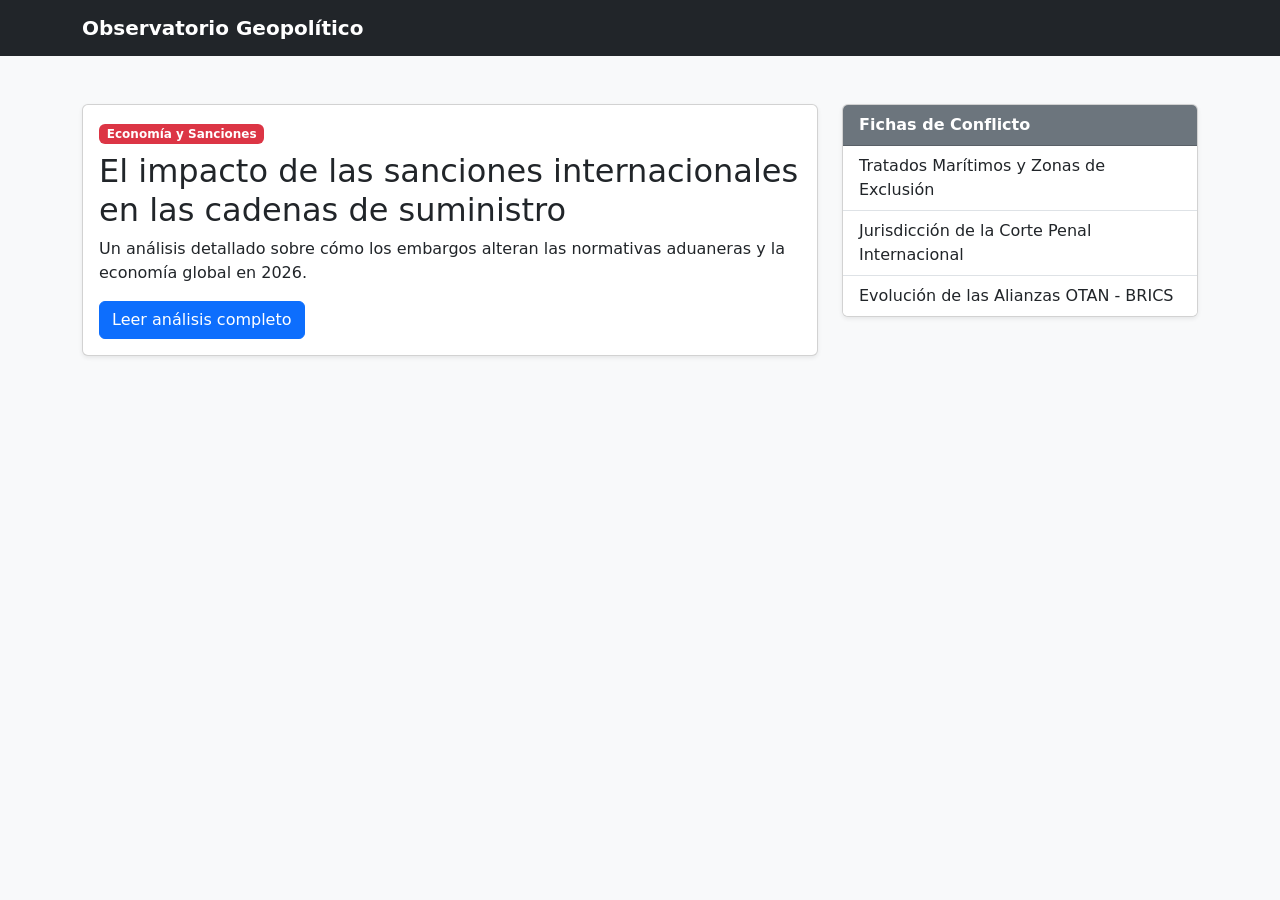
==== index.html @ cc793969 "Agregada plantilla Bootstrap" ====
<!DOCTYPE html>
<html lang="es">
<head>
    <meta charset="UTF-8">
    <meta name="viewport" content="width=device-width, initial-scale=1.0">
    <title>Observatorio Geopolítico</title>
    <!-- Este es el enlace mágico que descarga Bootstrap automáticamente -->
    <link href="https://cdn.jsdelivr.net/npm/bootstrap@5.3.3/dist/css/bootstrap.min.css" rel="stylesheet">
</head>
<body class="bg-light">

    <!-- Menú de navegación oscuro -->
    <nav class="navbar navbar-expand-lg navbar-dark bg-dark">
        <div class="container">
            <a class="navbar-brand fw-bold" href="#">Observatorio Geopolítico</a>
        </div>
    </nav>

    <!-- Contenedor principal de noticias -->
    <div class="container mt-5">
        <div class="row">
            
            <!-- Columna principal (Análisis destacado) -->
            <div class="col-md-8">
                <div class="card mb-4 shadow-sm">
                    <div class="card-body">
                        <span class="badge bg-danger mb-2">Economía y Sanciones</span>
                        <h2 class="card-title">El impacto de las sanciones internacionales en las cadenas de suministro</h2>
                        <p class="card-text">Un análisis detallado sobre cómo los embargos alteran las normativas aduaneras y la economía global en 2026.</p>
                        <a href="articulo-ejemplo.html" class="btn btn-primary">Leer análisis completo</a>
                    </div>
                </div>
            </div>

            <!-- Columna lateral (Noticias breves o perfiles) -->
            <div class="col-md-4">
                <div class="card mb-4 shadow-sm">
                    <div class="card-header bg-secondary text-white fw-bold">
                        Fichas de Conflicto
                    </div>
                    <ul class="list-group list-group-flush">
                        <li class="list-group-item">Tratados Marítimos y Zonas de Exclusión</li>
                        <li class="list-group-item">Jurisdicción de la Corte Penal Internacional</li>
                        <li class="list-group-item">Evolución de las Alianzas OTAN - BRICS</li>
                    </ul>
                </div>
            </div>

        </div>
    </div>

</body>
</html>
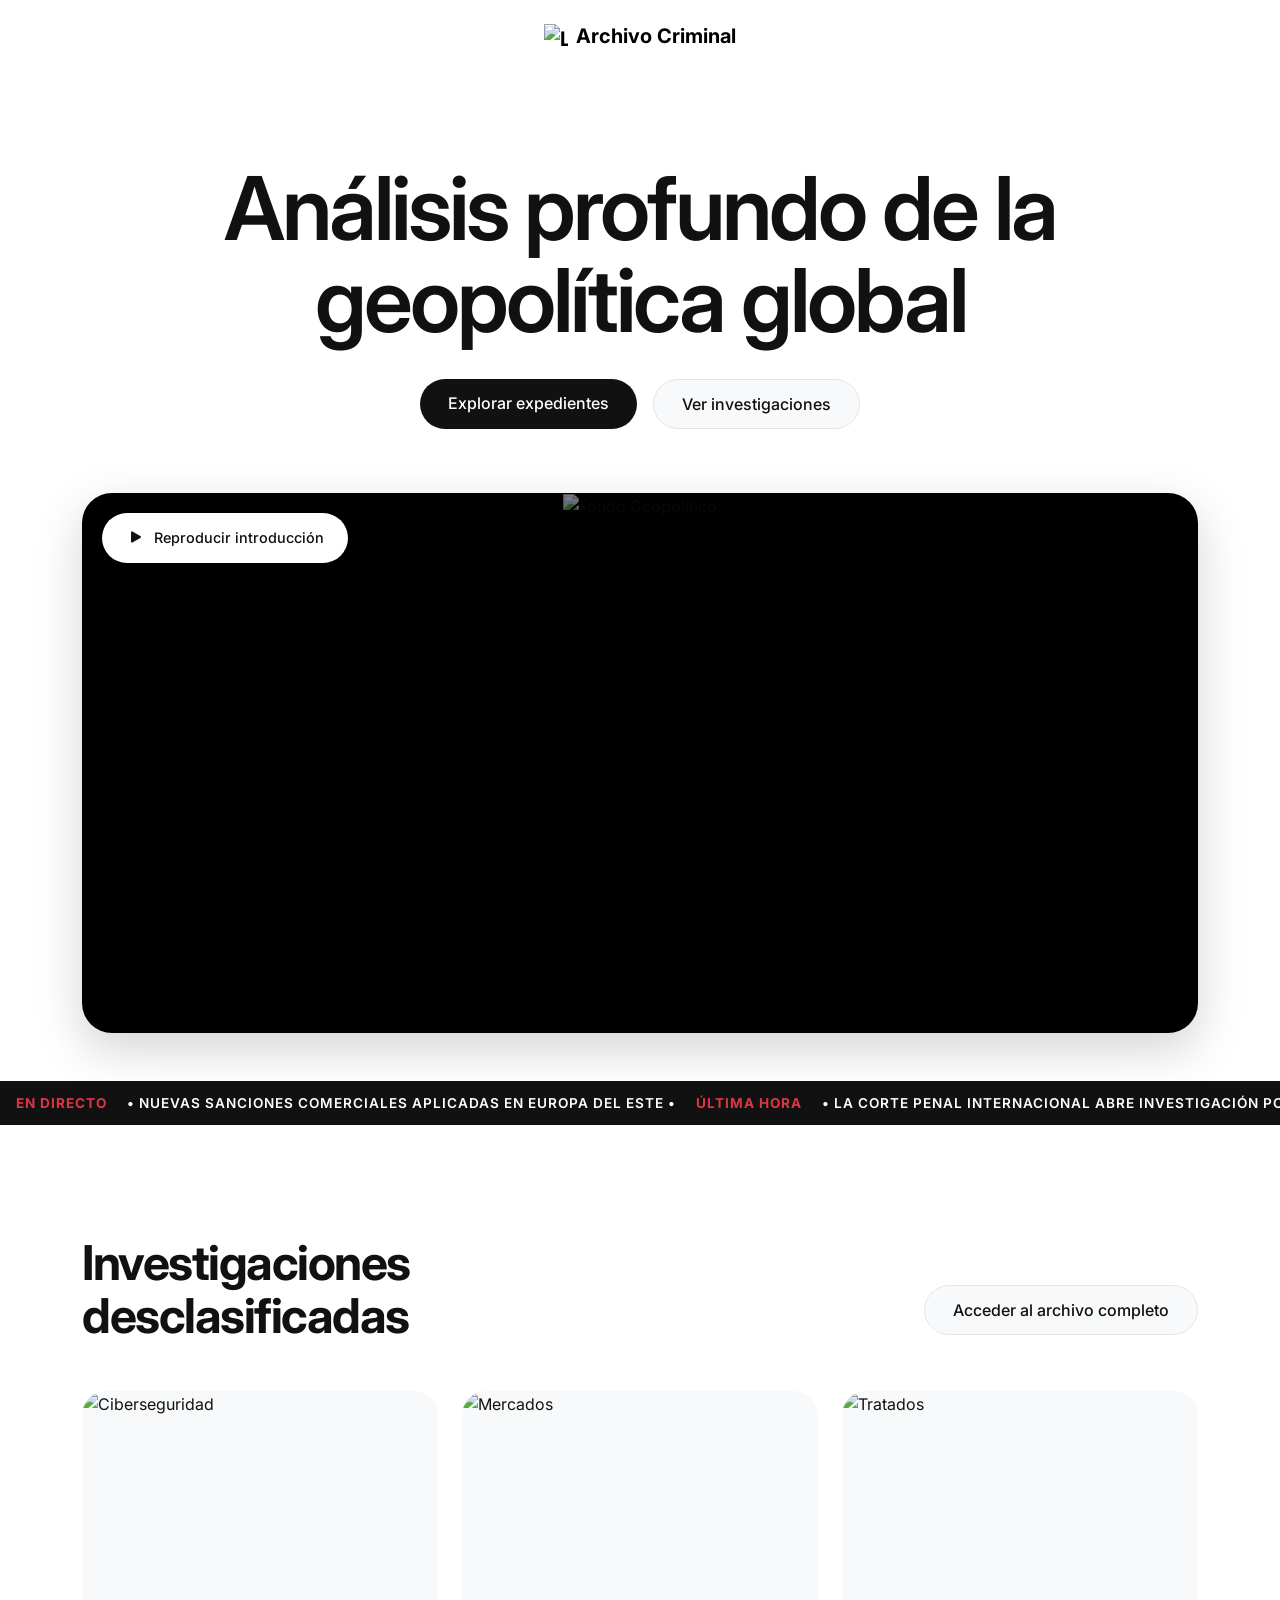
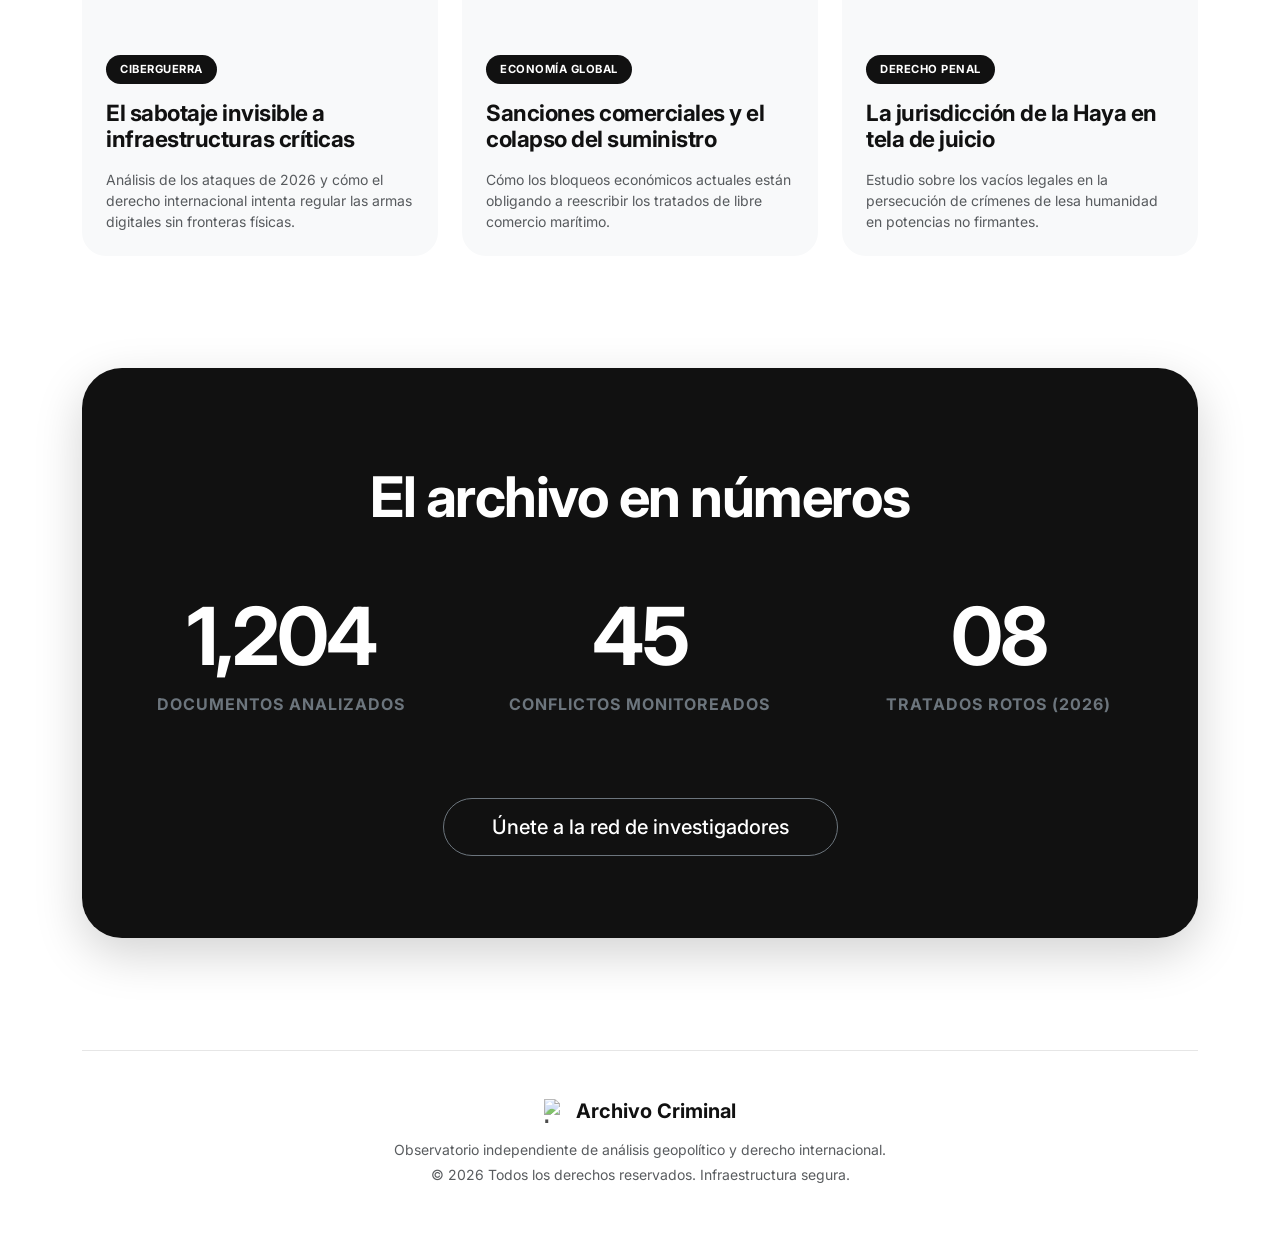
==== commit b458e256: "Actualizacion de diseño" ====
--- a/index.html
+++ b/index.html
@@ -3,51 +3,324 @@
 <head>
     <meta charset="UTF-8">
     <meta name="viewport" content="width=device-width, initial-scale=1.0">
-    <title>Observatorio Geopolítico</title>
-    <!-- Este es el enlace mágico que descarga Bootstrap automáticamente -->
+    <title>Archivo Criminal | Landing Moderna</title>
+    
+    <!-- Favicon -->
+    <link rel="icon" href="https://cdn-icons-png.flaticon.com/512/190/190411.png" type="image/png">
+
+    <!-- Bootstrap 5 CSS -->
     <link href="https://cdn.jsdelivr.net/npm/bootstrap@5.3.3/dist/css/bootstrap.min.css" rel="stylesheet">
+    <!-- Bootstrap Icons -->
+    <link rel="stylesheet" href="https://cdn.jsdelivr.net/npm/bootstrap-icons@1.11.3/font/bootstrap-icons.min.css">
+    
+    <!-- Fuente Inter de Google (La clave de este diseño) -->
+    <link rel="preconnect" href="https://fonts.googleapis.com">
+    <link rel="preconnect" href="https://fonts.gstatic.com" crossorigin>
+    <link href="https://fonts.googleapis.com/css2?family=Inter:wght@400;500;600;700&display=swap" rel="stylesheet">
+
+    <style>
+        /* Aplicamos la fuente moderna a toda la página */
+        body {
+            font-family: 'Inter', sans-serif;
+            background-color: #ffffff; /* Fondo blanco puro como en la imagen */
+            color: #111111;
+        }
+
+        /* Estilos para el texto gigante del centro */
+        .hero-title {
+            font-size: 5.5rem; /* Tamaño enorme */
+            font-weight: 600; /* Seminegrita */
+            line-height: 1.05; /* Letras muy juntas hacia abajo */
+            letter-spacing: -3px; /* Letras muy juntas hacia los lados */
+            margin-bottom: 2rem;
+        }
+
+        /* En celulares el texto debe ser un poco más pequeño */
+        @media (max-width: 768px) {
+            .hero-title {
+                font-size: 3.5rem;
+                letter-spacing: -1.5px;
+            }
+        }
+
+        /* Botones estilo pastilla (Pill) idénticos a la imagen */
+        .btn-custom-dark {
+            background-color: #111111;
+            color: #ffffff;
+            border-radius: 50px; /* Hace el botón redondo en las esquinas */
+            padding: 12px 28px;
+            font-weight: 500;
+            border: none;
+            transition: all 0.2s;
+        }
+        .btn-custom-dark:hover {
+            background-color: #333333;
+            color: #ffffff;
+        }
+
+        .btn-custom-light {
+            background-color: #f8f9fa;
+            color: #111111;
+            border-radius: 50px;
+            padding: 12px 28px;
+            font-weight: 500;
+            border: 1px solid #e5e5e5;
+            transition: all 0.2s;
+        }
+        .btn-custom-light:hover {
+            background-color: #e5e5e5;
+        }
+
+        /* Contenedor del video/imagen inferior */
+        .media-container {
+            background-color: #000000;
+            border-radius: 30px; /* Bordes muy redondeados */
+            height: 60vh; /* Ocupa el 60% del alto de la pantalla */
+            width: 100%;
+            position: relative;
+            overflow: hidden;
+            margin-top: 4rem;
+        }
+
+        /* Botón flotante dentro del video */
+        .btn-floating-video {
+            position: absolute;
+            top: 20px;
+            left: 20px;
+            background-color: #ffffff;
+            color: #111111;
+            border-radius: 50px;
+            padding: 10px 24px;
+            font-weight: 500;
+            font-size: 0.9rem;
+            border: none;
+            box-shadow: 0 4px 12px rgba(0,0,0,0.1);
+        }
+
+        /* --- NUEVOS ESTILOS PARA LAS SECCIONES EXTENSAS --- */
+        /* Animación de la barra de noticias */
+        .scrolling-ticker {
+            background: #111111;
+            color: #ffffff;
+            padding: 12px 0;
+            overflow: hidden;
+            white-space: nowrap;
+            font-size: 0.85rem;
+            font-weight: 600;
+            letter-spacing: 1px;
+            text-transform: uppercase;
+        }
+        .ticker-content {
+            display: inline-block;
+            animation: ticker 30s linear infinite;
+        }
+        @keyframes ticker {
+            0% { transform: translateX(100vw); }
+            100% { transform: translateX(-100%); }
+        }
+        
+        /* Títulos de sección con ímpetu */
+        .section-title {
+            font-size: 3rem;
+            font-weight: 700;
+            letter-spacing: -1.5px;
+            margin-bottom: 2rem;
+            line-height: 1.1;
+        }
+        
+        /* Tarjetas de artículos flotantes */
+        .article-card {
+            border: none;
+            border-radius: 24px;
+            background: #f8f9fa;
+            transition: all 0.4s cubic-bezier(0.16, 1, 0.3, 1);
+            overflow: hidden;
+            cursor: pointer;
+        }
+        .article-card:hover {
+            transform: translateY(-8px);
+            background: #ffffff;
+            box-shadow: 0 20px 40px rgba(0,0,0,0.08);
+        }
+        .article-img-wrapper {
+            height: 240px;
+            overflow: hidden;
+            border-radius: 24px 24px 0 0;
+        }
+        .article-img-wrapper img {
+            width: 100%;
+            height: 100%;
+            object-fit: cover;
+            transition: transform 0.6s ease;
+        }
+        .article-card:hover .article-img-wrapper img {
+            transform: scale(1.05); /* Zoom suave al pasar el ratón */
+        }
+        .tag {
+            background: #111111;
+            color: #ffffff;
+            font-size: 0.7rem;
+            font-weight: 700;
+            padding: 6px 14px;
+            border-radius: 50px;
+            text-transform: uppercase;
+            letter-spacing: 0.5px;
+        }
+        
+        /* Sección oscura de impacto numérico */
+        .stats-section {
+            background-color: #111111;
+            color: #ffffff;
+            border-radius: 40px;
+            padding: 6rem 2rem;
+            margin-top: 6rem;
+        }
+        .stat-number {
+            font-size: 5rem;
+            font-weight: 700;
+            letter-spacing: -3px;
+            color: #ffffff;
+            line-height: 1;
+        }
+    </style>
 </head>
-<body class="bg-light">
-
-    <!-- Menú de navegación oscuro -->
-    <nav class="navbar navbar-expand-lg navbar-dark bg-dark">
-        <div class="container">
-            <a class="navbar-brand fw-bold" href="#">Observatorio Geopolítico</a>
+<body>
+
+    <nav class="navbar navbar-light bg-white py-3">
+        <div class="container d-flex justify-content-center">
+            <!-- Logo y nombre centrados -->
+            <a class="navbar-brand fw-bold d-flex align-items-center m-0" href="#">
+                <img src="https://cdn-icons-png.flaticon.com/512/190/190411.png" alt="Logo" width="24" height="24" class="me-2">
+                Archivo Criminal
+            </a>
         </div>
     </nav>
 
-    <!-- Contenedor principal de noticias -->
-    <div class="container mt-5">
-        <div class="row">
+    <main class="container text-center" style="margin-top: 10vh;">
+        <!-- Texto Gigante -->
+        <h1 class="hero-title">
+            Análisis profundo de la<br>geopolítica global
+        </h1>
+        
+        <!-- Botones centrales -->
+        <div class="d-flex justify-content-center gap-3">
+            <a href="#" class="btn-custom-dark text-decoration-none">Explorar expedientes</a>
+            <a href="#" class="btn-custom-light text-decoration-none">Ver investigaciones</a>
+        </div>
+
+        <div class="media-container shadow-lg">
+            <!-- Imagen de fondo tipo constelación/mapa (puedes cambiarla luego) -->
+            <img src="https://images.unsplash.com/photo-1451187580459-43490279c0fa?q=80&w=2072&h=1000&fit=crop" class="w-100 h-100 object-fit-cover opacity-50" alt="Fondo Geopolítico">
             
-            <!-- Columna principal (Análisis destacado) -->
-            <div class="col-md-8">
-                <div class="card mb-4 shadow-sm">
-                    <div class="card-body">
-                        <span class="badge bg-danger mb-2">Economía y Sanciones</span>
-                        <h2 class="card-title">El impacto de las sanciones internacionales en las cadenas de suministro</h2>
-                        <p class="card-text">Un análisis detallado sobre cómo los embargos alteran las normativas aduaneras y la economía global en 2026.</p>
-                        <a href="articulo-ejemplo.html" class="btn btn-primary">Leer análisis completo</a>
-                    </div>
-                </div>
-            </div>
-
-            <!-- Columna lateral (Noticias breves o perfiles) -->
+            <!-- Botón flotante -->
+            <button class="btn-floating-video d-flex align-items-center">
+                <i class="bi bi-play-fill me-2 fs-5"></i> Reproducir introducción
+            </button>
+        </div>
+    </main>
+
+    <!-- 1. BARRA DE NOTICIAS EN MOVIMIENTO (TICKER) -->
+    <!-- Agrega movimiento instantáneo a la página sin necesidad de programar animaciones complejas en JS -->
+    <div class="scrolling-ticker mt-5">
+        <div class="ticker-content">
+            <span class="text-danger fw-bold mx-3">EN DIRECTO</span> • NUEVAS SANCIONES COMERCIALES APLICADAS EN EUROPA DEL ESTE • 
+            <span class="text-danger fw-bold mx-3">ÚLTIMA HORA</span> • LA CORTE PENAL INTERNACIONAL ABRE INVESTIGACIÓN POR CRÍMENES CIBERNÉTICOS • 
+            <span class="text-danger fw-bold mx-3">ALERTA ESTRATÉGICA</span> • DESPLIEGUE NAVAL EN EL MAR DEL SUR DE CHINA ALTERA RUTAS ADUANERAS • 
+            <span class="text-danger fw-bold mx-3">REPORTE CLASIFICADO</span> • FALLO EN LA INFRAESTRUCTURA ENERGÉTICA GLOBAL •
+        </div>
+    </div>
+
+    <!-- 2. SECCIÓN DE INVESTIGACIONES PROFUNDAS -->
+    <section class="container" style="margin-top: 7rem; margin-bottom: 7rem;">
+        <div class="d-flex flex-column flex-md-row justify-content-between align-items-md-end mb-5">
+            <h2 class="section-title mb-3 mb-md-0">Investigaciones<br>desclasificadas</h2>
+            <a href="#" class="btn-custom-light text-decoration-none mb-2">Acceder al archivo completo</a>
+        </div>
+        
+        <div class="row g-4">
+            <!-- Tarjeta de Artículo 1 -->
             <div class="col-md-4">
-                <div class="card mb-4 shadow-sm">
-                    <div class="card-header bg-secondary text-white fw-bold">
-                        Fichas de Conflicto
-                    </div>
-                    <ul class="list-group list-group-flush">
-                        <li class="list-group-item">Tratados Marítimos y Zonas de Exclusión</li>
-                        <li class="list-group-item">Jurisdicción de la Corte Penal Internacional</li>
-                        <li class="list-group-item">Evolución de las Alianzas OTAN - BRICS</li>
-                    </ul>
-                </div>
-            </div>
-
-        </div>
-    </div>
-
+                <div class="article-card h-100">
+                    <div class="article-img-wrapper">
+                        <!-- Imagen satelital / ciberguerra -->
+                        <img src="https://images.unsplash.com/photo-1526304640581-d334cdbbf45e?q=80&w=800&h=600&fit=crop" alt="Ciberseguridad">
+                    </div>
+                    <div class="p-4">
+                        <span class="tag mb-3 d-inline-block">Ciberguerra</span>
+                        <h4 class="fw-bold mb-3" style="letter-spacing: -0.5px; font-size: 1.4rem;">El sabotaje invisible a infraestructuras críticas</h4>
+                        <p class="text-muted small mb-0">Análisis de los ataques de 2026 y cómo el derecho internacional intenta regular las armas digitales sin fronteras físicas.</p>
+                    </div>
+                </div>
+            </div>
+            
+            <!-- Tarjeta de Artículo 2 -->
+            <div class="col-md-4">
+                <div class="article-card h-100">
+                    <div class="article-img-wrapper">
+                        <!-- Imagen de puertos / comercio -->
+                        <img src="https://images.unsplash.com/photo-1494412574643-ff11b0a5c1c3?q=80&w=800&h=600&fit=crop" alt="Mercados">
+                    </div>
+                    <div class="p-4">
+                        <span class="tag mb-3 d-inline-block">Economía Global</span>
+                        <h4 class="fw-bold mb-3" style="letter-spacing: -0.5px; font-size: 1.4rem;">Sanciones comerciales y el colapso del suministro</h4>
+                        <p class="text-muted small mb-0">Cómo los bloqueos económicos actuales están obligando a reescribir los tratados de libre comercio marítimo.</p>
+                    </div>
+                </div>
+            </div>
+
+            <!-- Tarjeta de Artículo 3 -->
+            <div class="col-md-4">
+                <div class="article-card h-100">
+                    <div class="article-img-wrapper">
+                        <!-- Imagen de cumbres / leyes -->
+                        <img src="https://images.unsplash.com/photo-1589829085413-56de8ae18c73?q=80&w=800&h=600&fit=crop" alt="Tratados">
+                    </div>
+                    <div class="p-4">
+                        <span class="tag mb-3 d-inline-block">Derecho Penal</span>
+                        <h4 class="fw-bold mb-3" style="letter-spacing: -0.5px; font-size: 1.4rem;">La jurisdicción de la Haya en tela de juicio</h4>
+                        <p class="text-muted small mb-0">Estudio sobre los vacíos legales en la persecución de crímenes de lesa humanidad en potencias no firmantes.</p>
+                    </div>
+                </div>
+            </div>
+        </div>
+    </section>
+
+    <!-- 3. SECCIÓN DE IMPACTO / DATOS -->
+    <section class="container">
+        <div class="stats-section text-center shadow-lg">
+            <h2 class="fw-bold mb-5 pb-3" style="letter-spacing: -1.5px; font-size: 3.5rem;">El archivo en números</h2>
+            <div class="row g-4">
+                <div class="col-md-4">
+                    <div class="stat-number">1,204</div>
+                    <div class="text-secondary fw-bold text-uppercase mt-3" style="letter-spacing: 1px;">Documentos Analizados</div>
+                </div>
+                <div class="col-md-4">
+                    <div class="stat-number">45</div>
+                    <div class="text-secondary fw-bold text-uppercase mt-3" style="letter-spacing: 1px;">Conflictos Monitoreados</div>
+                </div>
+                <div class="col-md-4">
+                    <div class="stat-number">08</div>
+                    <div class="text-secondary fw-bold text-uppercase mt-3" style="letter-spacing: 1px;">Tratados Rotos (2026)</div>
+                </div>
+            </div>
+            <div class="mt-5 pt-5">
+                <a href="#" class="btn-custom-dark border border-secondary text-decoration-none px-5 py-3 fs-5">Únete a la red de investigadores</a>
+            </div>
+        </div>
+    </section>
+
+    <!-- 4. FOOTER MODERNO -->
+    <footer class="container text-center py-5 mt-5">
+        <hr class="mb-5" style="opacity: 0.1;">
+        <h5 class="fw-bold mb-3 d-flex justify-content-center align-items-center">
+            <img src="https://cdn-icons-png.flaticon.com/512/190/190411.png" alt="Logo" width="24" height="24" class="me-2 opacity-75">
+            Archivo Criminal
+        </h5>
+        <p class="text-muted small mb-0">Observatorio independiente de análisis geopolítico y derecho internacional.</p>
+        <p class="text-muted small mt-1">© 2026 Todos los derechos reservados. Infraestructura segura.</p>
+    </footer>
+
+    <!-- Script de Bootstrap -->
+    <script src="https://cdn.jsdelivr.net/npm/bootstrap@5.3.3/dist/js/bootstrap.bundle.min.js"></script>
 </body>
 </html>
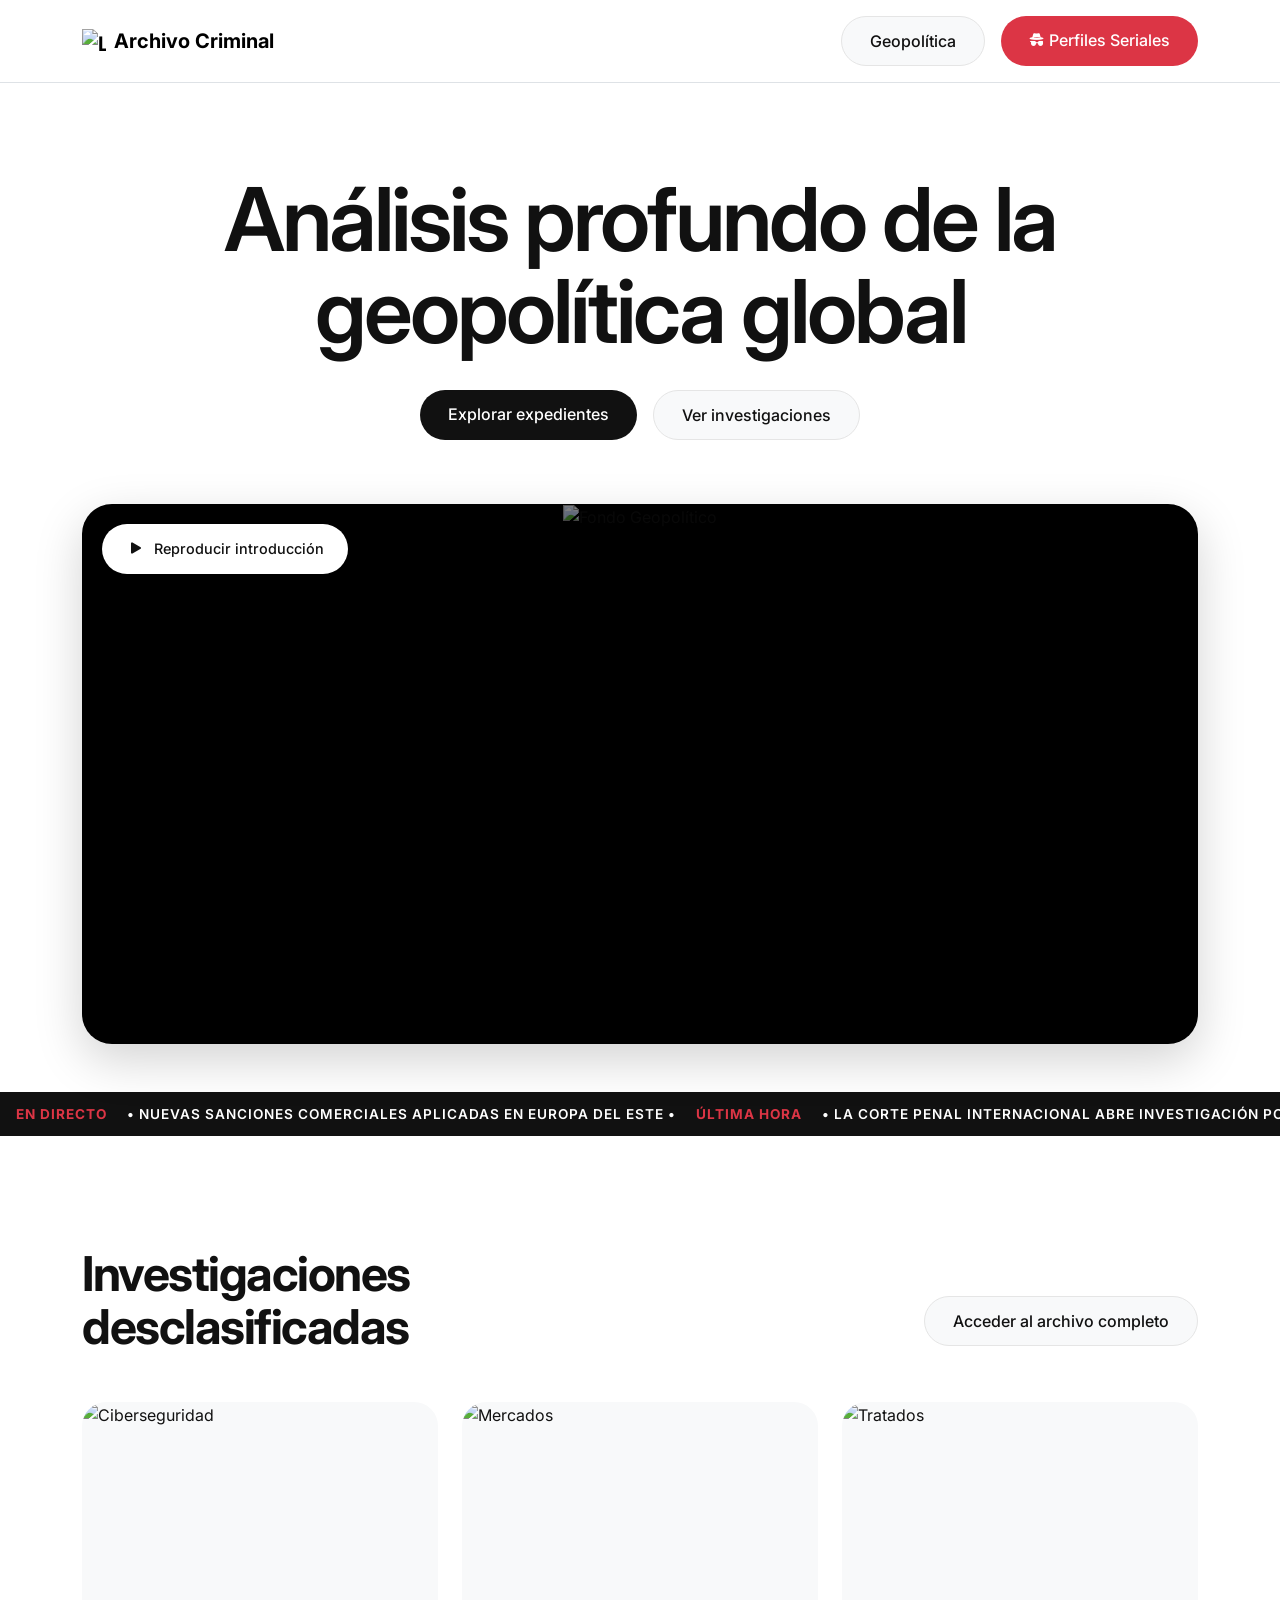
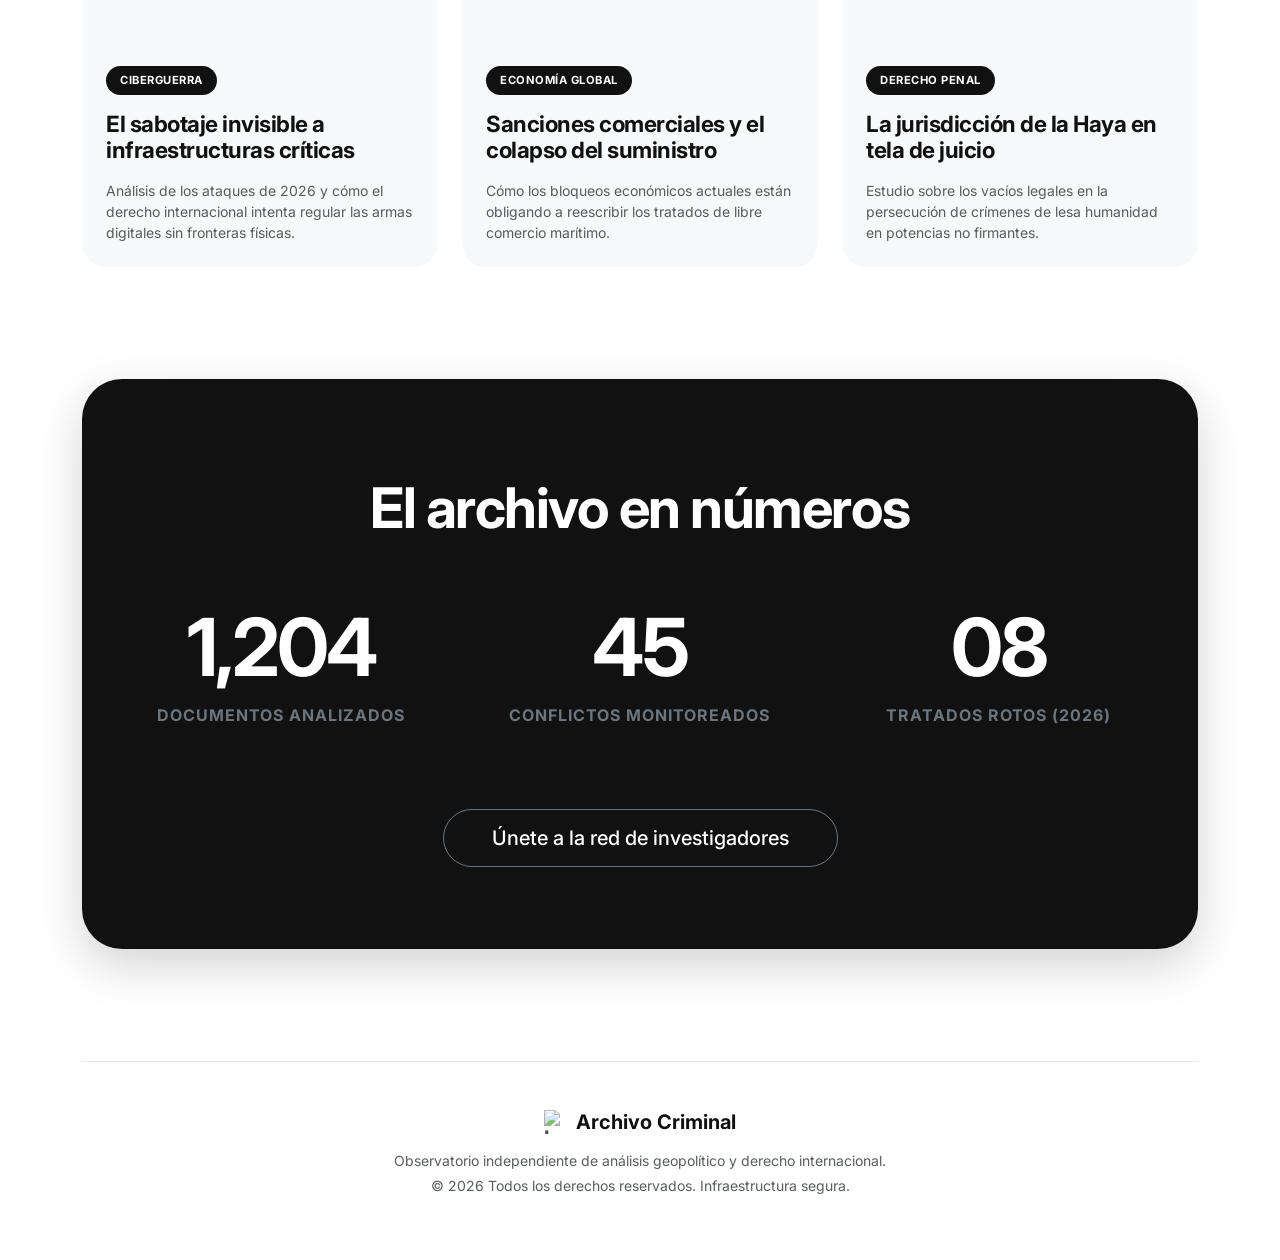
==== commit a8988cc7: "s" ====
--- a/index.html
+++ b/index.html
@@ -5,6 +5,13 @@
     <meta name="viewport" content="width=device-width, initial-scale=1.0">
     <title>Archivo Criminal | Landing Moderna</title>
     
+    <!-- ETIQUETAS PARA GOOGLE (SEO) -->
+    <title>Archivo Criminal | Expedientes, Asesinos Seriales y Geopolítica</title>
+    <meta name="description" content="Base de datos y análisis profundo de criminología, perfiles de asesinos seriales (como los Maníacos de la Academia) y conflictos geopolíticos. Archivos desclasificados 2026.">
+    <meta name="keywords" content="asesinos seriales, criminologia, geopolitica, maniacos de la academia, perfiles criminales, derecho penal, irkutsk">
+    <meta name="author" content="Observatorio Archivo Criminal">
+    <meta name="robots" content="index, follow"> <!-- Le dice a Google que sí debe rastrear esta página -->
+
     <!-- Favicon -->
     <link rel="icon" href="https://cdn-icons-png.flaticon.com/512/190/190411.png" type="image/png">
 
@@ -186,13 +193,29 @@
 </head>
 <body>
 
-    <nav class="navbar navbar-light bg-white py-3">
-        <div class="container d-flex justify-content-center">
-            <!-- Logo y nombre centrados -->
-            <a class="navbar-brand fw-bold d-flex align-items-center m-0" href="#">
+    <nav class="navbar navbar-expand-lg navbar-light bg-white py-3 border-bottom">
+        <div class="container">
+            <!-- Logo -->
+            <a class="navbar-brand fw-bold d-flex align-items-center m-0" href="index.html">
                 <img src="https://cdn-icons-png.flaticon.com/512/190/190411.png" alt="Logo" width="24" height="24" class="me-2">
                 Archivo Criminal
             </a>
+            
+            <!-- Botón de menú para celulares -->
+            <button class="navbar-toggler" type="button" data-bs-toggle="collapse" data-bs-target="#menuPrincipal">
+                <span class="navbar-toggler-icon"></span>
+            </button>
+            
+            <!-- Enlaces del menú -->
+            <div class="collapse navbar-collapse justify-content-end" id="menuPrincipal">
+                <div class="d-flex flex-column flex-lg-row gap-3 mt-3 mt-lg-0">
+                    <a href="index.html" class="btn-custom-light text-decoration-none text-center">Geopolítica</a>
+                    <!-- ESTE ES EL ENLACE A TU NUEVA PÁGINA -->
+                    <a href="asesinos-seriales.html" class="btn-custom-dark text-decoration-none text-center" style="background-color: #dc3545;">
+                        <i class="bi bi-incognito"></i> Perfiles Seriales
+                    </a>
+                </div>
+            </div>
         </div>
     </nav>
 
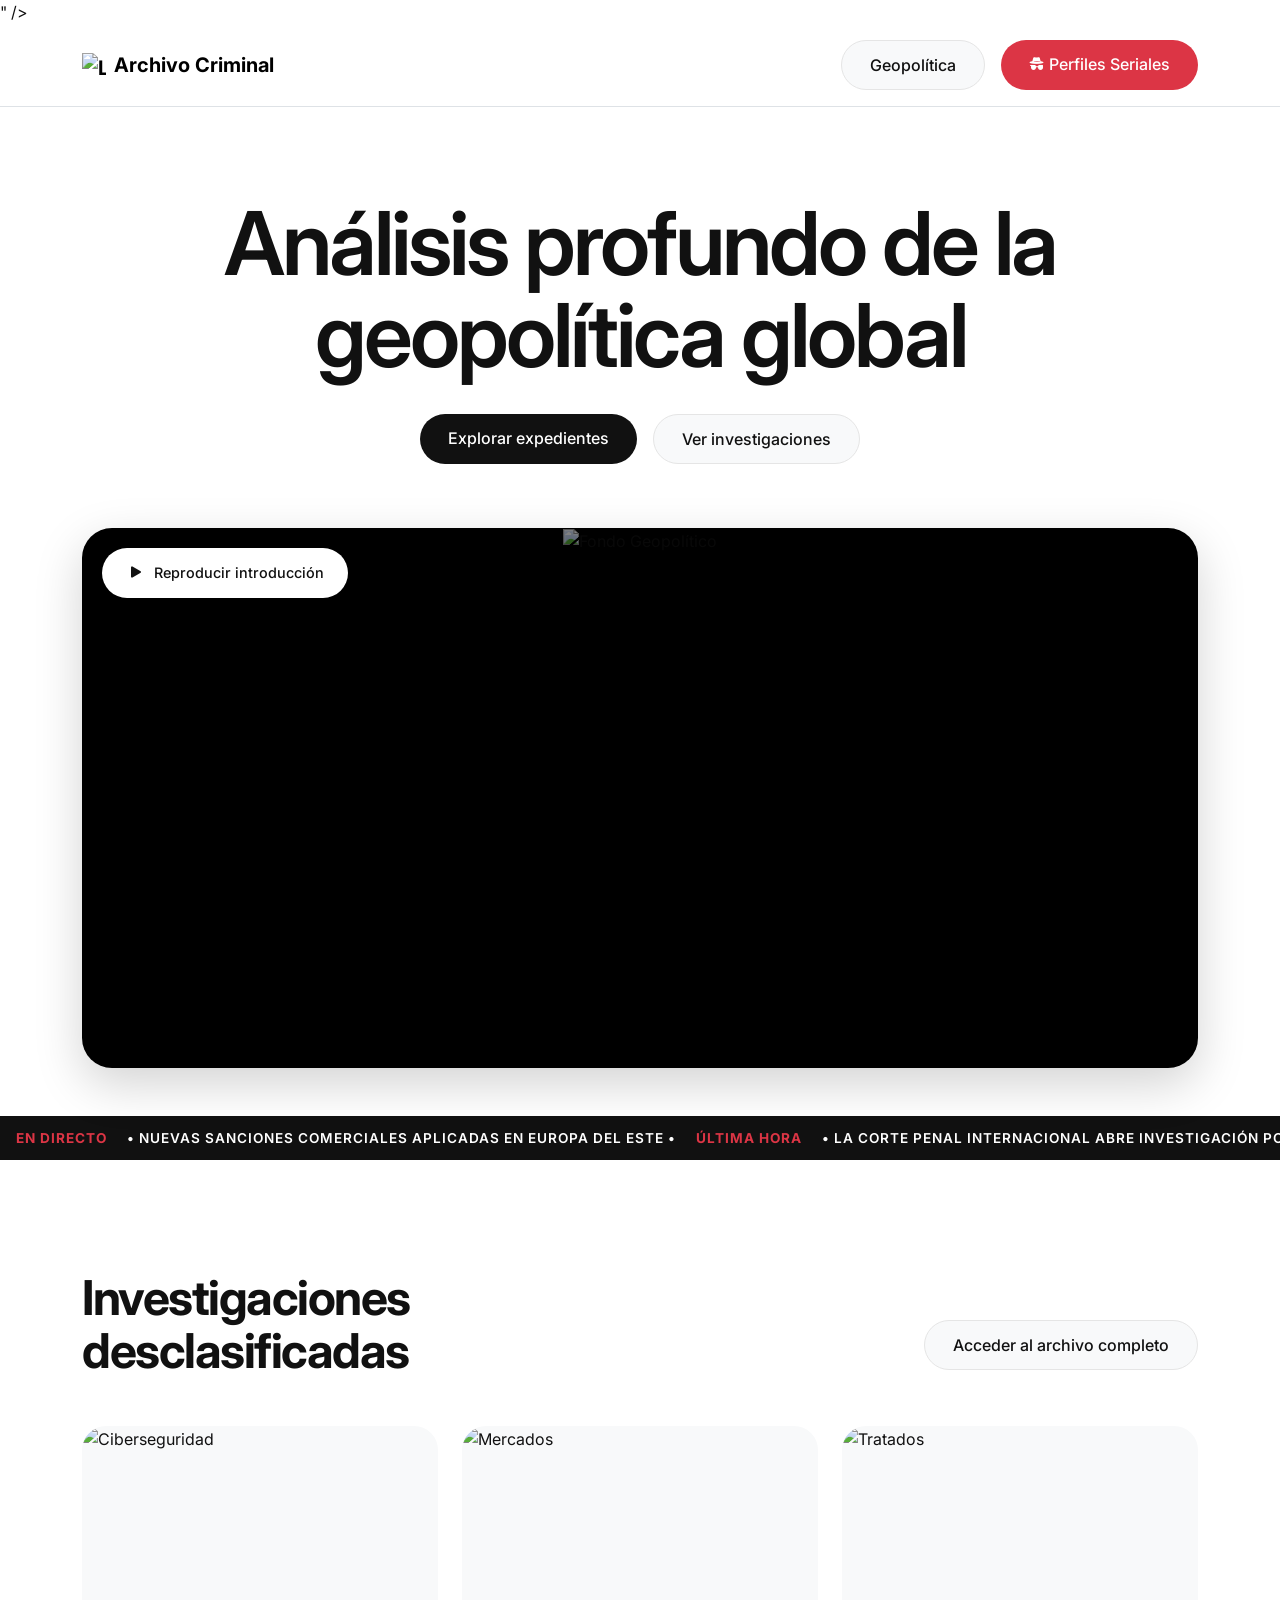
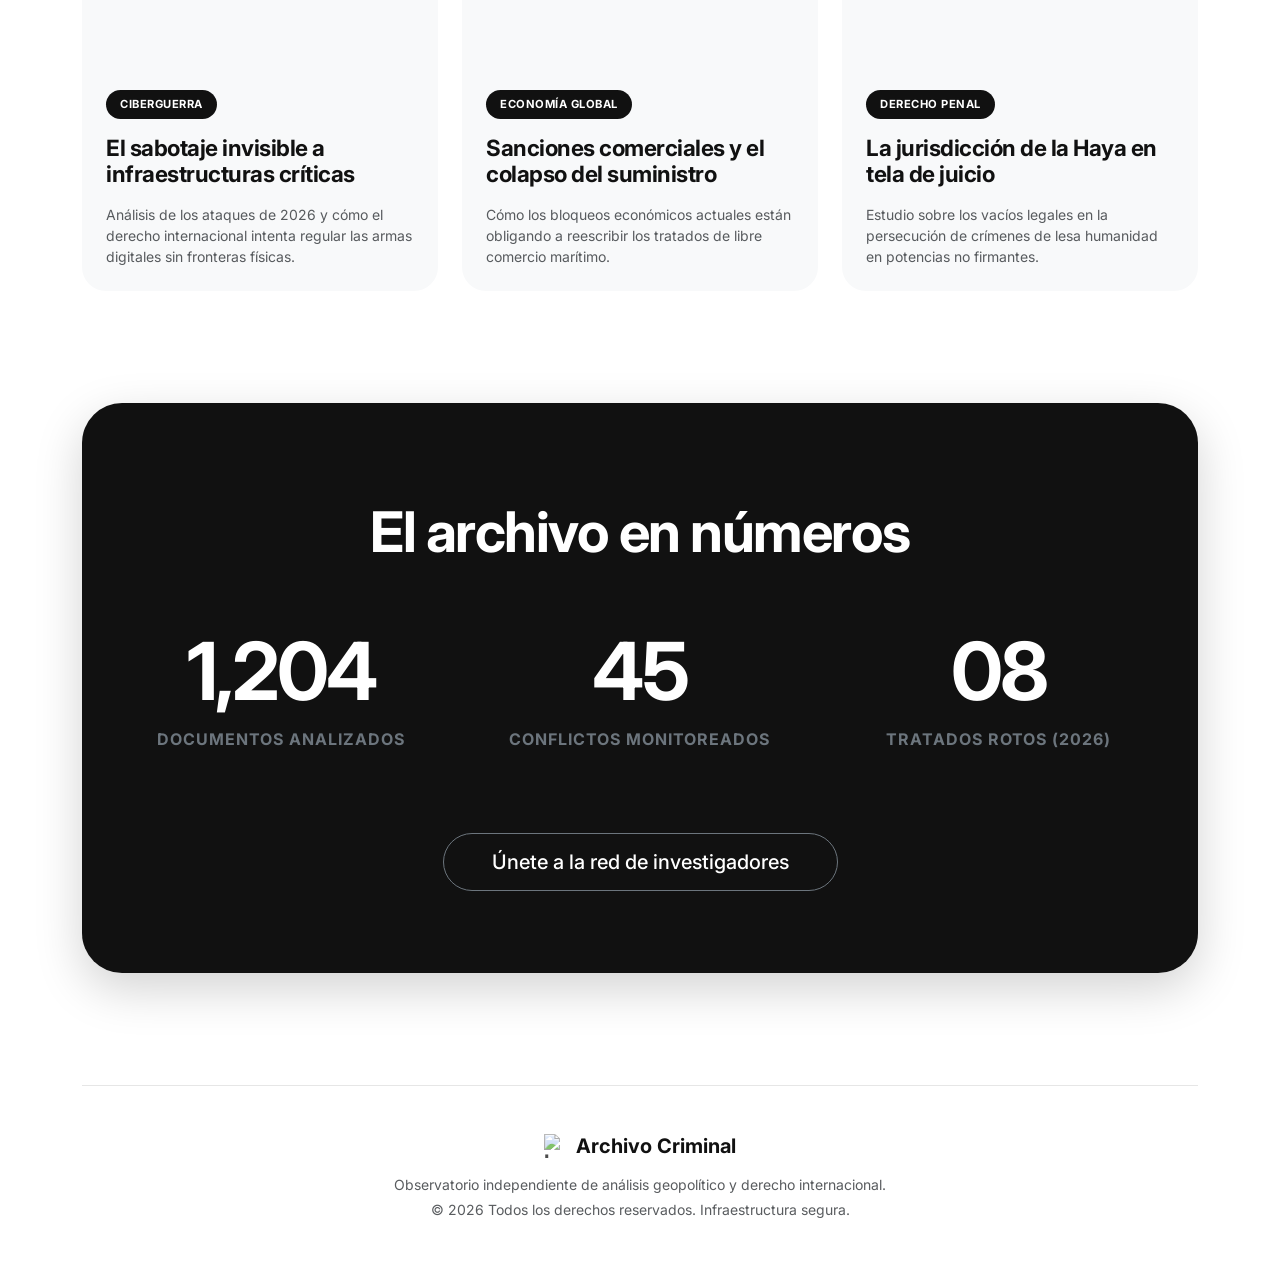
==== commit 8f9cf828: "Corrigiendo clave de Google" ====
--- a/index.html
+++ b/index.html
@@ -3,8 +3,15 @@
 <head>
     <meta charset="UTF-8">
     <meta name="viewport" content="width=device-width, initial-scale=1.0">
+    
+    <!-- Pega la etiqueta de Google justo aquí: -->
+    <meta name="google-site-verification" content="<meta name="google-site-verification" content="NSRxQ7-d_7ktFXnESaZcTFjm4trLAeGdCghl-JAdJAg" />" />
+    
+    <title>Archivo Criminal | Análisis Jurídico y Geopolítico</title>
+    
+    <!-- El resto de tus etiquetas... -->
     <title>Archivo Criminal | Landing Moderna</title>
-    
+
     <!-- ETIQUETAS PARA GOOGLE (SEO) -->
     <title>Archivo Criminal | Expedientes, Asesinos Seriales y Geopolítica</title>
     <meta name="description" content="Base de datos y análisis profundo de criminología, perfiles de asesinos seriales (como los Maníacos de la Academia) y conflictos geopolíticos. Archivos desclasificados 2026.">
